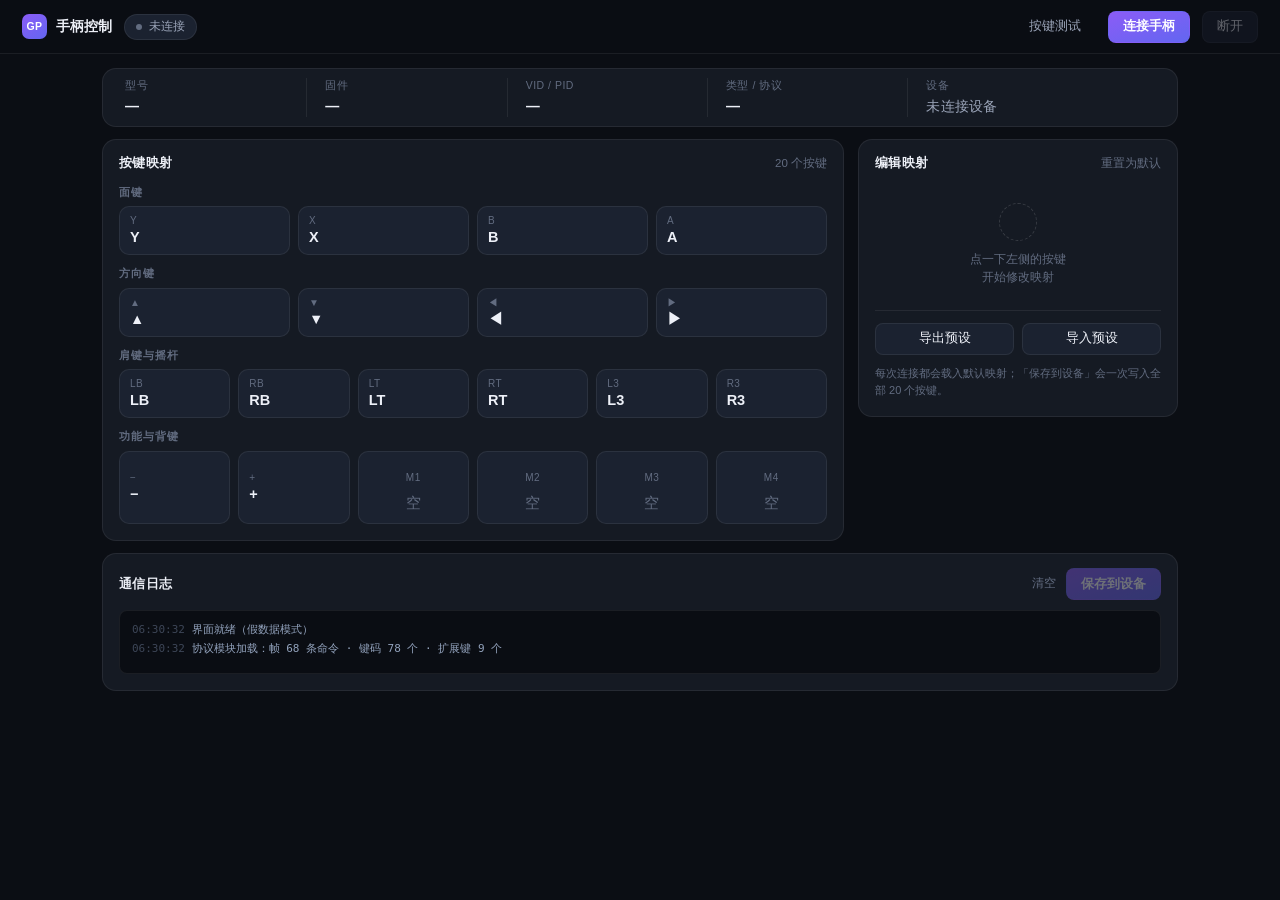
==== index.html @ 3abe5e3b "feat: 明品 S830 Pro 手柄按键重映射工具（网页版）" ====
<!DOCTYPE html>
<html lang="zh-CN">
<head>
<meta charset="utf-8">
<meta name="viewport" content="width=device-width, initial-scale=1">
<title>手柄控制 · 按键重映射</title>
<link rel="stylesheet" href="web/style.css?v=20261029f">
</head>
<body>

<header class="topbar">
  <div class="brand"><span class="mark">GP</span>手柄控制</div>
  <span class="pill"><span class="dot" id="connDot"></span><span id="connText">未连接</span></span>
  <span class="spacer"></span>
  <a class="btn ghost" href="web/tester.html">按键测试</a>
  <button class="btn primary" id="btnConnect">连接手柄</button>
  <button class="btn" id="btnDisconnect" disabled>断开</button>
</header>

<main class="wrap">

  <!-- 设备状态条 -->
  <section class="stats">
    <div class="stat"><span class="k">型号</span><span class="v" id="dvModel">—</span></div>
    <div class="stat"><span class="k">固件</span><span class="v" id="dvFw">—</span></div>
    <div class="stat"><span class="k">VID / PID</span><span class="v" id="dvVidPid">—</span></div>
    <div class="stat"><span class="k">类型 / 协议</span><span class="v" id="dvType">—</span></div>
    <div class="stat grow"><span class="k">设备</span><span class="v dim" id="devName">未连接</span></div>
  </section>

  <div class="grid">

    <!-- 按键映射 -->
    <section class="card">
      <header class="card-head">
        <h2>按键映射</h2>
        <span class="meta" id="mapCount"></span>
      </header>
      <div id="btnList"></div>
    </section>

    <!-- 编辑 -->
    <aside class="card edit" id="editCard">
      <header class="card-head">
        <h2>编辑映射</h2>
        <span class="meta"><button class="linkbtn" id="btnResetAll">重置为默认</button></span>
      </header>

      <div id="editEmpty" class="empty">
        <div class="ring"></div>
        <div>点一下左侧的按键<br>开始修改映射</div>
      </div>

      <div id="editBody" style="display:none">
        <div class="sel-head">
          <span class="sel-from" id="edBtn"></span>
          <span class="arrow">→</span>
          <span class="sel-to" id="edTarget">—</span>
        </div>

        <div class="field">
          <div class="lb"><span>映射到</span></div>
          <select id="edKey"></select>
        </div>

        <div class="field">
          <div class="lb"><span>连击</span><b id="tbModeName">关闭</b></div>
          <div class="seg" id="turboSeg">
            <button data-mode="0">关闭</button>
            <button data-mode="1">连击</button>
            <button data-mode="2">自动连击</button>
          </div>
        </div>

        <div class="field" id="turboFreqField" style="display:none">
          <div class="lb"><span>连击频率</span><b id="tbCycleVal">5</b></div>
          <input type="range" id="turboFreq" min="1" max="7" step="1" value="5">
        </div>

        <div id="modField" style="display:none"></div>

        <div class="row mt">
          <button class="btn primary grow" id="btnApply">应用到草稿</button>
          <button class="btn" id="btnReset">还原</button>
        </div>
      </div>

      <div class="divider"></div>

      <div class="preset-row">
        <button class="btn" id="btnExport">导出预设</button>
        <button class="btn" id="btnImport">导入预设</button>
      </div>
      <input type="file" id="fileInput" accept="application/json" style="display:none">
      <p class="hint">每次连接都会载入默认映射；「保存到设备」会一次写入全部 20 个按键。</p>
    </aside>
  </div>

  <!-- 日志 -->
  <section class="card logs">
    <header class="card-head">
      <h2>通信日志</h2>
      <span class="meta">
        <button class="linkbtn" id="btnClearLog">清空</button>
        <button class="btn primary" id="btnSave" disabled>保存到设备</button>
      </span>
    </header>
    <div class="log" id="log"></div>
  </section>
</main>

<script src="proto/frame.js?v=20261029f"></script>
<script src="proto/keymap.js?v=20261029f"></script>
<script src="proto/commands.js?v=20261029f"></script>
<script src="proto/mapping.js?v=20261029f"></script>
<script src="proto/turbo.js?v=20261029f"></script>
<script src="web/ble.js?v=20261029f"></script>
<script src="web/app.js?v=20261029f"></script>
</body>
</html>
---- web/style.css ----
/* ============================================================
   手柄控制 · v2 视觉
   深色中性基底 + 靛紫强调；信息层：状态条 → 主区 → 日志
   ============================================================ */

:root {
  --bg: #0b0e14;
  --surface: #151a23;
  --surface-2: #1b2230;
  --surface-3: #232b3c;
  --line: rgba(255, 255, 255, .07);
  --line-hi: rgba(255, 255, 255, .14);

  --text: #edf0f7;
  --dim: #9aa4b8;
  --mute: #626c80;

  --accent: #6366f1;
  --accent-hi: #8b5cf6;
  --accent-soft: rgba(99, 102, 241, .15);
  --ok: #34d399;
  --warn: #fbbf24;
  --bad: #fb7185;

  --r-lg: 14px;
  --r-md: 10px;
  --r-sm: 8px;
}

* { box-sizing: border-box; }

html, body {
  margin: 0; padding: 0;
  background: var(--bg);
  color: var(--text);
  font-family: "PingFang SC", "Microsoft YaHei", -apple-system, "Segoe UI", sans-serif;
  font-size: 13px;
  line-height: 1.5;
  -webkit-font-smoothing: antialiased;
}
button { font: inherit; color: inherit; cursor: pointer; }
a { color: inherit; text-decoration: none; }

/* ---------------- 顶栏 ---------------- */
.topbar {
  position: sticky; top: 0; z-index: 20;
  display: flex; align-items: center; gap: 12px;
  height: 54px; padding: 0 22px;
  background: rgba(11, 14, 20, .92);
  backdrop-filter: blur(14px);
  border-bottom: 1px solid var(--line);
}
.brand { display: flex; align-items: center; gap: 9px; font-size: 14px; font-weight: 600; }
.brand .mark {
  width: 25px; height: 25px; border-radius: 7px;
  display: grid; place-items: center;
  background: linear-gradient(145deg, var(--accent-hi), var(--accent));
  font-size: 10.5px; font-weight: 700; color: #fff; letter-spacing: .3px;
}
.spacer { flex: 1; }

.pill {
  display: inline-flex; align-items: center; gap: 7px;
  height: 26px; padding: 0 11px; border-radius: 999px;
  background: var(--surface-2); border: 1px solid var(--line);
  font-size: 11.5px; color: var(--dim);
}
.dot { width: 6px; height: 6px; border-radius: 50%; background: var(--mute); }
.dot.on { background: var(--ok); box-shadow: 0 0 9px rgba(52, 211, 153, .8); }
.dot.busy { background: var(--warn); animation: pulse 1s infinite; }
@keyframes pulse { 0%,100% { opacity: 1 } 50% { opacity: .28 } }

/* ---------------- 按钮 ---------------- */
.btn {
  height: 32px; padding: 0 14px;
  display: inline-flex; align-items: center; justify-content: center;
  border-radius: var(--r-sm);
  border: 1px solid var(--line);
  background: var(--surface-2);
  color: var(--text); font-size: 12.5px;
  transition: background .15s, border-color .15s, filter .15s;
  white-space: nowrap;
}
.btn:hover:not(:disabled) { background: var(--surface-3); border-color: var(--line-hi); }
.btn:disabled { opacity: .38; cursor: not-allowed; }
.btn.primary {
  background: linear-gradient(160deg, var(--accent-hi), var(--accent));
  border-color: transparent; color: #fff; font-weight: 600;
}
.btn.primary:hover:not(:disabled) { filter: brightness(1.1); }
.btn.ghost { background: transparent; border-color: transparent; color: var(--dim); }
.btn.ghost:hover:not(:disabled) { background: var(--surface-2); border-color: var(--line); color: var(--text); }

.linkbtn { background: none; border: none; padding: 0; color: var(--mute); font-size: 11.5px; }
.linkbtn:hover { color: var(--text); }

/* ---------------- 布局 ---------------- */
.wrap {
  max-width: 1120px;
  margin: 0 auto;
  padding: 14px 22px 20px;
  display: flex; flex-direction: column; gap: 12px;
}
.grid {
  display: grid;
  grid-template-columns: minmax(0, 1fr) 320px;
  gap: 14px;
  align-items: start;
}
@media (max-width: 960px) { .grid { grid-template-columns: 1fr; } }

/* ---------------- 设备状态条 ---------------- */
.stats {
  display: flex; align-items: stretch; gap: 0;
  background: var(--surface);
  border: 1px solid var(--line);
  border-radius: var(--r-lg);
  padding: 9px 4px;
}
.stat {
  flex: 1;
  display: flex; flex-direction: column; gap: 2px;
  padding: 0 18px;
  border-right: 1px solid var(--line);
  min-width: 0;
}
.stat:last-child { border-right: none; }
.stat.grow { flex: 1.4; }
.stat .k { font-size: 10.5px; color: var(--mute); letter-spacing: .5px; }
.stat .v {
  font-size: 14px; font-weight: 650; letter-spacing: .2px;
  white-space: nowrap; overflow: hidden; text-overflow: ellipsis;
}
.stat .v.dim { font-weight: 500; color: var(--dim); }

/* ---------------- 卡片 ---------------- */
.card {
  background: var(--surface);
  border: 1px solid var(--line);
  border-radius: var(--r-lg);
  padding: 14px 16px 16px;
}
.card-head {
  display: flex; align-items: center; justify-content: space-between;
  gap: 12px; margin-bottom: 12px;
}
.card-head h2 {
  margin: 0; font-size: 12.5px; font-weight: 600;
  letter-spacing: .4px; color: var(--text);
}
.meta { font-size: 11.5px; color: var(--mute); display: inline-flex; align-items: center; gap: 10px; }

.divider { height: 1px; background: var(--line); margin: 14px 0 12px; }

/* ---------------- 按键区 ---------------- */
#btnList { display: flex; flex-direction: column; gap: 11px; }

.group-title {
  font-size: 10.5px; font-weight: 600; letter-spacing: .9px;
  color: var(--mute); margin-bottom: 6px;
}
.group .chips {
  display: flex;
  flex-wrap: wrap;
  gap: 8px;
}

.chip {
  flex: 1 1 88px;
  text-align: left;
  padding: 6px 10px 7px;
  border-radius: var(--r-md);
  background: var(--surface-2);
  border: 1px solid var(--line);
  transition: border-color .14s, background .14s, transform .06s;
}
.chip:hover { border-color: var(--line-hi); background: var(--surface-3); }
.chip:active { transform: translateY(1px); }
.chip .cn {
  display: block; font-size: 10px; color: var(--mute);
  letter-spacing: .5px; line-height: 1.5;
}
.chip .ck {
  display: block; font-size: 14.5px; font-weight: 700; line-height: 1.3;
  color: var(--text);
  overflow: hidden; text-overflow: ellipsis; white-space: nowrap;
}
.chip.sel {
  border-color: var(--accent);
  background: var(--accent-soft);
  box-shadow: 0 0 0 3px rgba(99, 102, 241, .12);
}
.chip.diff { border-color: rgba(99, 102, 241, .55); background: var(--accent-soft); }
.chip.diff .ck { color: var(--accent-hi); }
.chip.diff .ck::before { content: "↦"; font-size: 10px; opacity: .65; margin-right: 3px; }

/* ---------------- 编辑面板 ---------------- */
.empty {
  display: flex; flex-direction: column; align-items: center; gap: 9px;
  padding: 18px 8px 10px; color: var(--mute); font-size: 12px; text-align: center;
}
.empty .ring {
  width: 38px; height: 38px; border-radius: 50%;
  border: 1.5px dashed var(--line-hi);
}

.sel-head {
  display: flex; align-items: center; gap: 10px;
  padding: 10px 12px; margin-bottom: 12px;
  background: var(--surface-2);
  border: 1px solid var(--line);
  border-radius: var(--r-md);
}
.sel-from { font-size: 12.5px; color: var(--dim); }
.arrow { color: var(--line-hi); }
.sel-to { margin-left: auto; font-size: 15px; font-weight: 700; color: var(--accent-hi); }

.field { margin-bottom: 12px; }
.field:last-child { margin-bottom: 0; }
.field .lb {
  display: flex; justify-content: space-between; align-items: center;
  font-size: 11.5px; color: var(--mute); margin-bottom: 6px;
}

select {
  width: 100%; height: 34px; padding: 0 10px;
  font: inherit; color: var(--text);
  background: var(--surface-2);
  border: 1px solid var(--line);
  border-radius: var(--r-sm);
}
select:focus { outline: none; border-color: var(--accent); }

.row { display: flex; align-items: center; gap: 8px; }
.row .grow { flex: 1; }
.mt { margin-top: 12px; }

.preset-row { display: grid; grid-template-columns: 1fr 1fr; gap: 8px; }

.hint { font-size: 11px; color: var(--mute); line-height: 1.6; margin: 10px 0 0; }

/* ---------------- 日志 ---------------- */
.logs .card-head { margin-bottom: 10px; }
.log {
  height: 64px; overflow-y: auto;
  padding: 9px 12px;
  background: #0a0d13;
  border: 1px solid var(--line);
  border-radius: var(--r-sm);
  font-family: "Cascadia Mono", Consolas, monospace;
  font-size: 11px; line-height: 1.75;
  color: #93a3bd;
}
.log .t { color: #3d4657; }
.log .tx { color: var(--accent-hi); }
.log .rx { color: var(--ok); }
.log .er { color: var(--bad); }
.log::-webkit-scrollbar { width: 7px; }
.log::-webkit-scrollbar-thumb { background: var(--surface-3); border-radius: 4px; }

.chip.empty .ck { color: var(--mute); font-weight: 500; }

/* 连击分段控件 */
.seg {
  display: grid;
  grid-template-columns: repeat(3, 1fr);
  gap: 4px;
  padding: 3px;
  background: var(--surface-2);
  border: 1px solid var(--line);
  border-radius: var(--r-sm);
}
.seg button {
  height: 26px;
  border: none;
  background: transparent;
  border-radius: 6px;
  font-size: 11.5px;
  color: var(--dim);
  transition: background .14s, color .14s;
}
.seg button:hover { color: var(--text); }
.seg button.on {
  background: var(--accent-soft);
  color: var(--accent-hi);
  font-weight: 600;
}
.chip .ct {
  display: inline-block;
  margin-left: 4px;
  font-size: 9px;
  padding: 0 4px;
  border-radius: 4px;
  background: rgba(99, 102, 241, .25);
  color: var(--accent-hi);
  vertical-align: 1px;
}
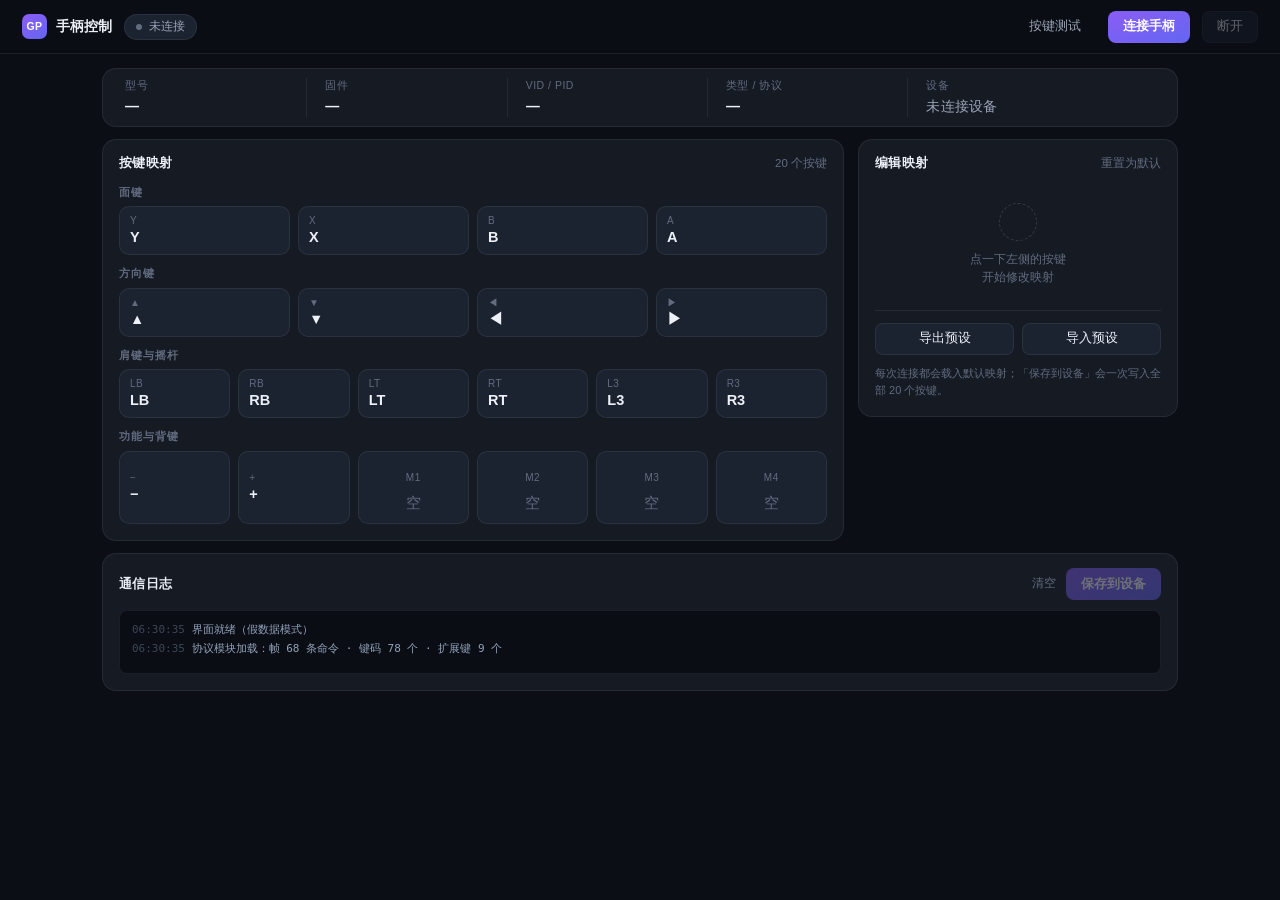
==== commit c2a14e03: "deploy: 202610291449" ====
--- a/index.html
+++ b/index.html
@@ -4,7 +4,7 @@
 <meta charset="utf-8">
 <meta name="viewport" content="width=device-width, initial-scale=1">
 <title>手柄控制 · 按键重映射</title>
-<link rel="stylesheet" href="web/style.css?v=20261029f">
+<link rel="stylesheet" href="web/style.css?v=202610291449">
 </head>
 <body>
 
@@ -109,12 +109,12 @@
   </section>
 </main>
 
-<script src="proto/frame.js?v=20261029f"></script>
-<script src="proto/keymap.js?v=20261029f"></script>
-<script src="proto/commands.js?v=20261029f"></script>
-<script src="proto/mapping.js?v=20261029f"></script>
-<script src="proto/turbo.js?v=20261029f"></script>
-<script src="web/ble.js?v=20261029f"></script>
-<script src="web/app.js?v=20261029f"></script>
+<script src="proto/frame.js?v=202610291449"></script>
+<script src="proto/keymap.js?v=202610291449"></script>
+<script src="proto/commands.js?v=202610291449"></script>
+<script src="proto/mapping.js?v=202610291449"></script>
+<script src="proto/turbo.js?v=202610291449"></script>
+<script src="web/ble.js?v=202610291449"></script>
+<script src="web/app.js?v=202610291449"></script>
 </body>
 </html>
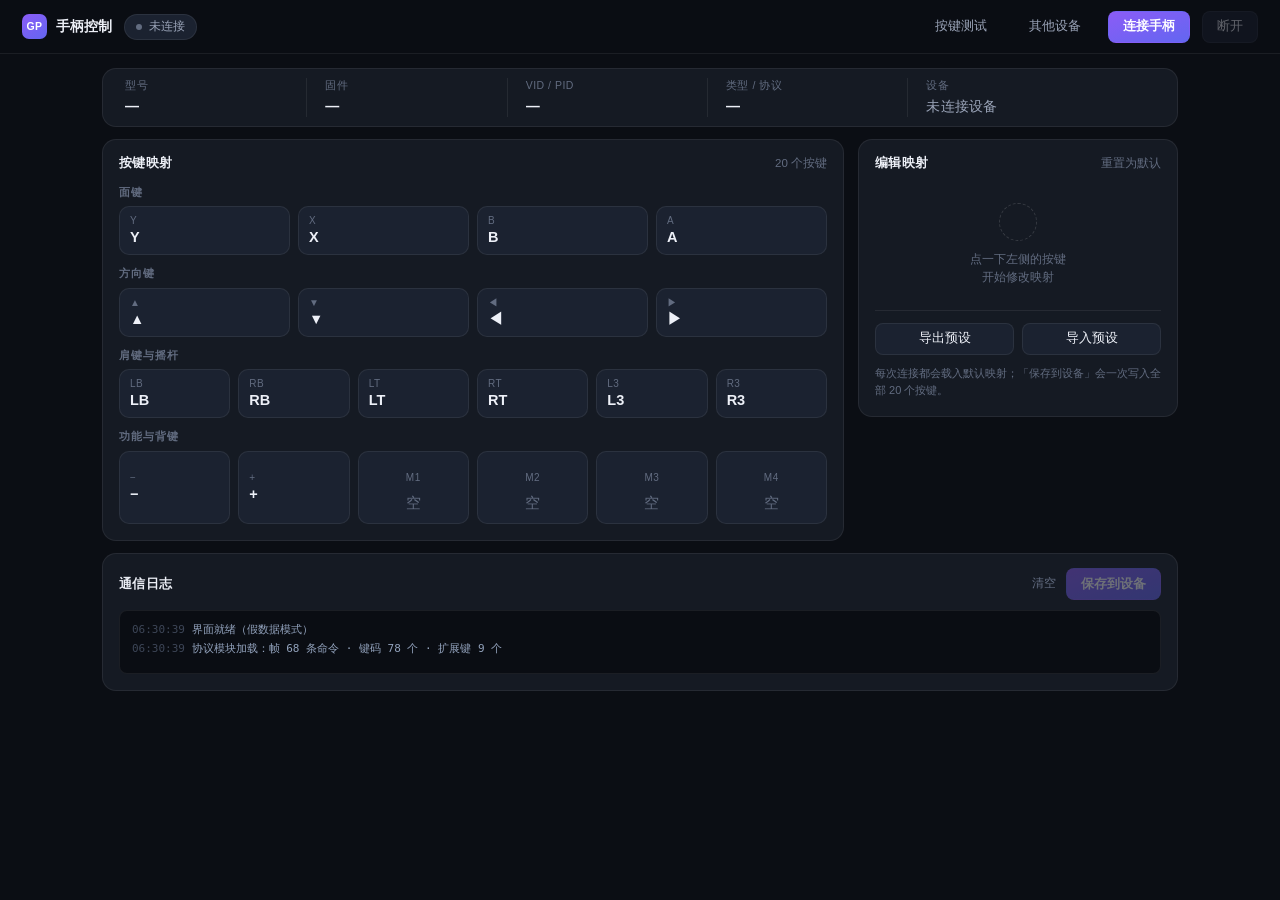
==== commit 0911512a: "deploy: 202610291454" ====
--- a/index.html
+++ b/index.html
@@ -4,7 +4,7 @@
 <meta charset="utf-8">
 <meta name="viewport" content="width=device-width, initial-scale=1">
 <title>手柄控制 · 按键重映射</title>
-<link rel="stylesheet" href="web/style.css?v=202610291449">
+<link rel="stylesheet" href="web/style.css?v=202610291454">
 </head>
 <body>
 
@@ -13,6 +13,7 @@
   <span class="pill"><span class="dot" id="connDot"></span><span id="connText">未连接</span></span>
   <span class="spacer"></span>
   <a class="btn ghost" href="web/tester.html">按键测试</a>
+  <button class="btn ghost" id="btnConnectWide" title="列出附近所有蓝牙设备，用于其他型号">其他设备</button>
   <button class="btn primary" id="btnConnect">连接手柄</button>
   <button class="btn" id="btnDisconnect" disabled>断开</button>
 </header>
@@ -41,6 +42,8 @@
 
     <!-- 编辑 -->
     <aside class="card edit" id="editCard">
+      <div id="compatBar" class="warnbar" style="display:none"></div>
+
       <header class="card-head">
         <h2>编辑映射</h2>
         <span class="meta"><button class="linkbtn" id="btnResetAll">重置为默认</button></span>
@@ -109,12 +112,12 @@
   </section>
 </main>
 
-<script src="proto/frame.js?v=202610291449"></script>
-<script src="proto/keymap.js?v=202610291449"></script>
-<script src="proto/commands.js?v=202610291449"></script>
-<script src="proto/mapping.js?v=202610291449"></script>
-<script src="proto/turbo.js?v=202610291449"></script>
-<script src="web/ble.js?v=202610291449"></script>
-<script src="web/app.js?v=202610291449"></script>
+<script src="proto/frame.js?v=202610291454"></script>
+<script src="proto/keymap.js?v=202610291454"></script>
+<script src="proto/commands.js?v=202610291454"></script>
+<script src="proto/mapping.js?v=202610291454"></script>
+<script src="proto/turbo.js?v=202610291454"></script>
+<script src="web/ble.js?v=202610291454"></script>
+<script src="web/app.js?v=202610291454"></script>
 </body>
 </html>
--- a/web/style.css
+++ b/web/style.css
@@ -295,3 +295,14 @@
   color: var(--accent-hi);
   vertical-align: 1px;
 }
+
+.warnbar {
+  padding: 9px 12px;
+  margin-bottom: 12px;
+  border-radius: var(--r-sm);
+  background: rgba(251, 191, 36, .12);
+  border: 1px solid rgba(251, 191, 36, .35);
+  color: #f0b429;
+  font-size: 11.5px;
+  line-height: 1.6;
+}
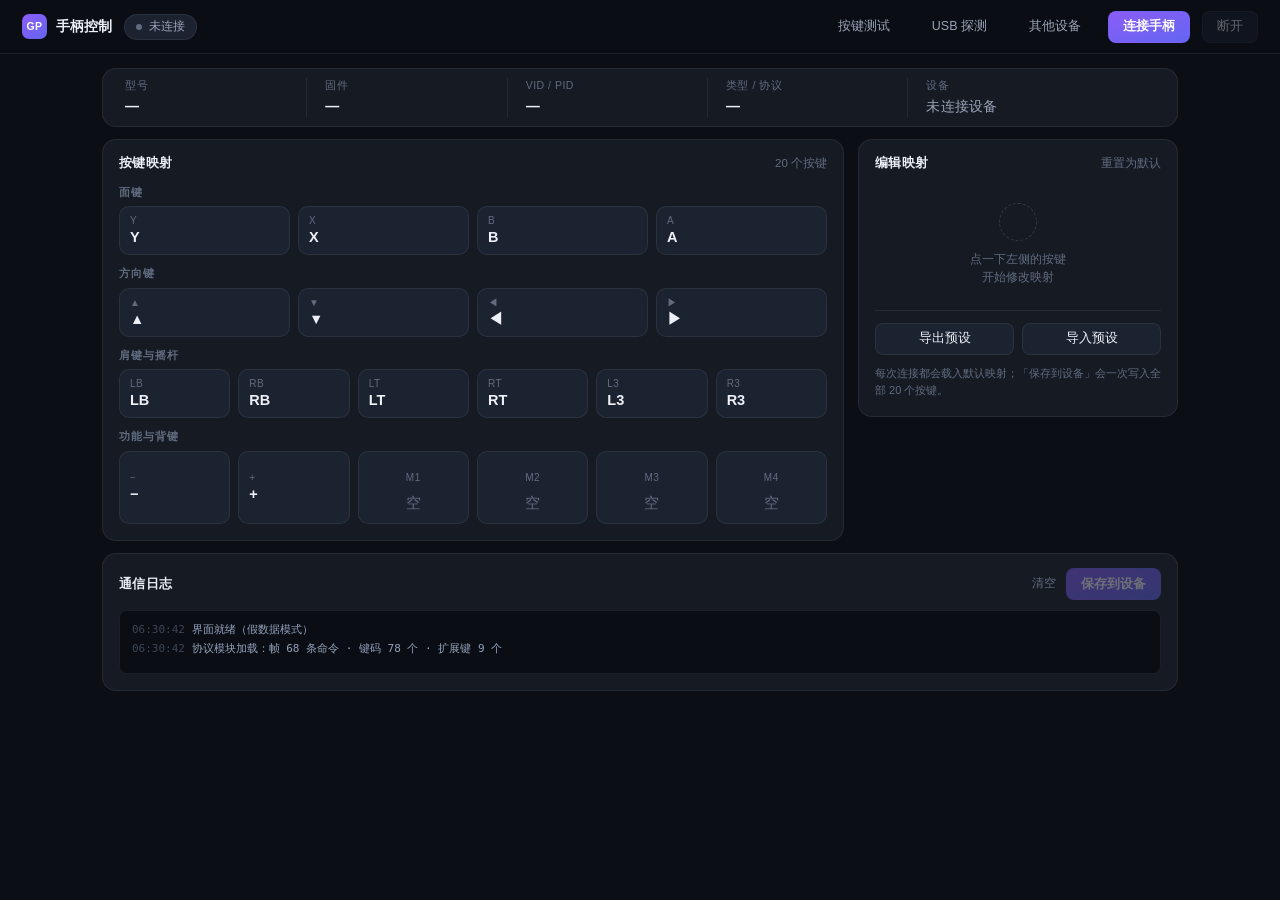
==== commit 1ea665be: "deploy: 202610291642" ====
--- a/index.html
+++ b/index.html
@@ -4,7 +4,7 @@
 <meta charset="utf-8">
 <meta name="viewport" content="width=device-width, initial-scale=1">
 <title>手柄控制 · 按键重映射</title>
-<link rel="stylesheet" href="web/style.css?v=202610291454">
+<link rel="stylesheet" href="web/style.css?v=202610291642">
 </head>
 <body>
 
@@ -13,6 +13,7 @@
   <span class="pill"><span class="dot" id="connDot"></span><span id="connText">未连接</span></span>
   <span class="spacer"></span>
   <a class="btn ghost" href="web/tester.html">按键测试</a>
+  <a class="btn ghost" href="web/usb-probe.html">USB 探测</a>
   <button class="btn ghost" id="btnConnectWide" title="列出附近所有蓝牙设备，用于其他型号">其他设备</button>
   <button class="btn primary" id="btnConnect">连接手柄</button>
   <button class="btn" id="btnDisconnect" disabled>断开</button>
@@ -112,12 +113,12 @@
   </section>
 </main>
 
-<script src="proto/frame.js?v=202610291454"></script>
-<script src="proto/keymap.js?v=202610291454"></script>
-<script src="proto/commands.js?v=202610291454"></script>
-<script src="proto/mapping.js?v=202610291454"></script>
-<script src="proto/turbo.js?v=202610291454"></script>
-<script src="web/ble.js?v=202610291454"></script>
-<script src="web/app.js?v=202610291454"></script>
+<script src="proto/frame.js?v=202610291642"></script>
+<script src="proto/keymap.js?v=202610291642"></script>
+<script src="proto/commands.js?v=202610291642"></script>
+<script src="proto/mapping.js?v=202610291642"></script>
+<script src="proto/turbo.js?v=202610291642"></script>
+<script src="web/ble.js?v=202610291642"></script>
+<script src="web/app.js?v=202610291642"></script>
 </body>
 </html>
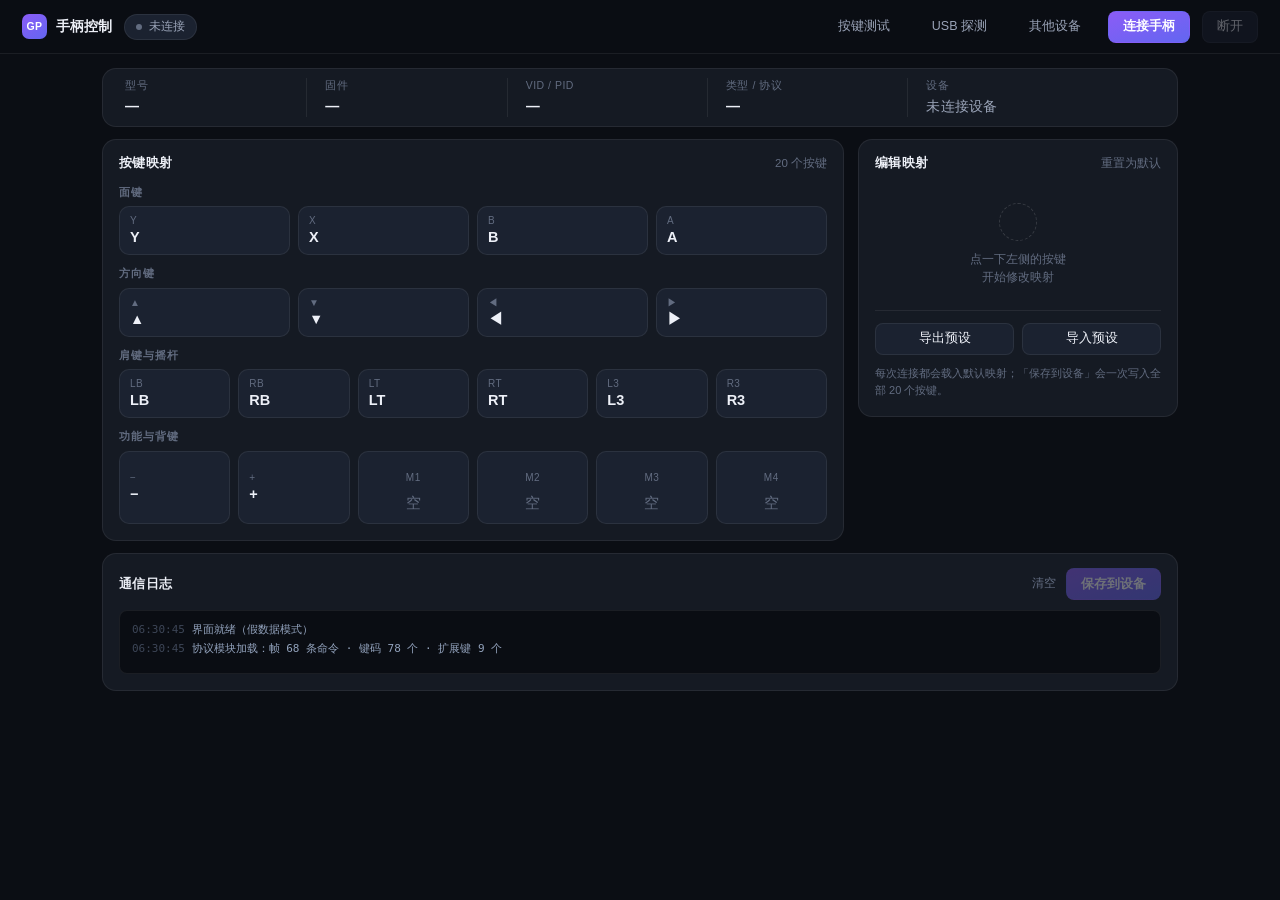
==== commit 8961af6b: "deploy: 202610291657" ====
--- a/index.html
+++ b/index.html
@@ -4,7 +4,7 @@
 <meta charset="utf-8">
 <meta name="viewport" content="width=device-width, initial-scale=1">
 <title>手柄控制 · 按键重映射</title>
-<link rel="stylesheet" href="web/style.css?v=202610291642">
+<link rel="stylesheet" href="web/style.css?v=202610291657">
 </head>
 <body>
 
@@ -113,12 +113,12 @@
   </section>
 </main>
 
-<script src="proto/frame.js?v=202610291642"></script>
-<script src="proto/keymap.js?v=202610291642"></script>
-<script src="proto/commands.js?v=202610291642"></script>
-<script src="proto/mapping.js?v=202610291642"></script>
-<script src="proto/turbo.js?v=202610291642"></script>
-<script src="web/ble.js?v=202610291642"></script>
-<script src="web/app.js?v=202610291642"></script>
+<script src="proto/frame.js?v=202610291657"></script>
+<script src="proto/keymap.js?v=202610291657"></script>
+<script src="proto/commands.js?v=202610291657"></script>
+<script src="proto/mapping.js?v=202610291657"></script>
+<script src="proto/turbo.js?v=202610291657"></script>
+<script src="web/ble.js?v=202610291657"></script>
+<script src="web/app.js?v=202610291657"></script>
 </body>
 </html>
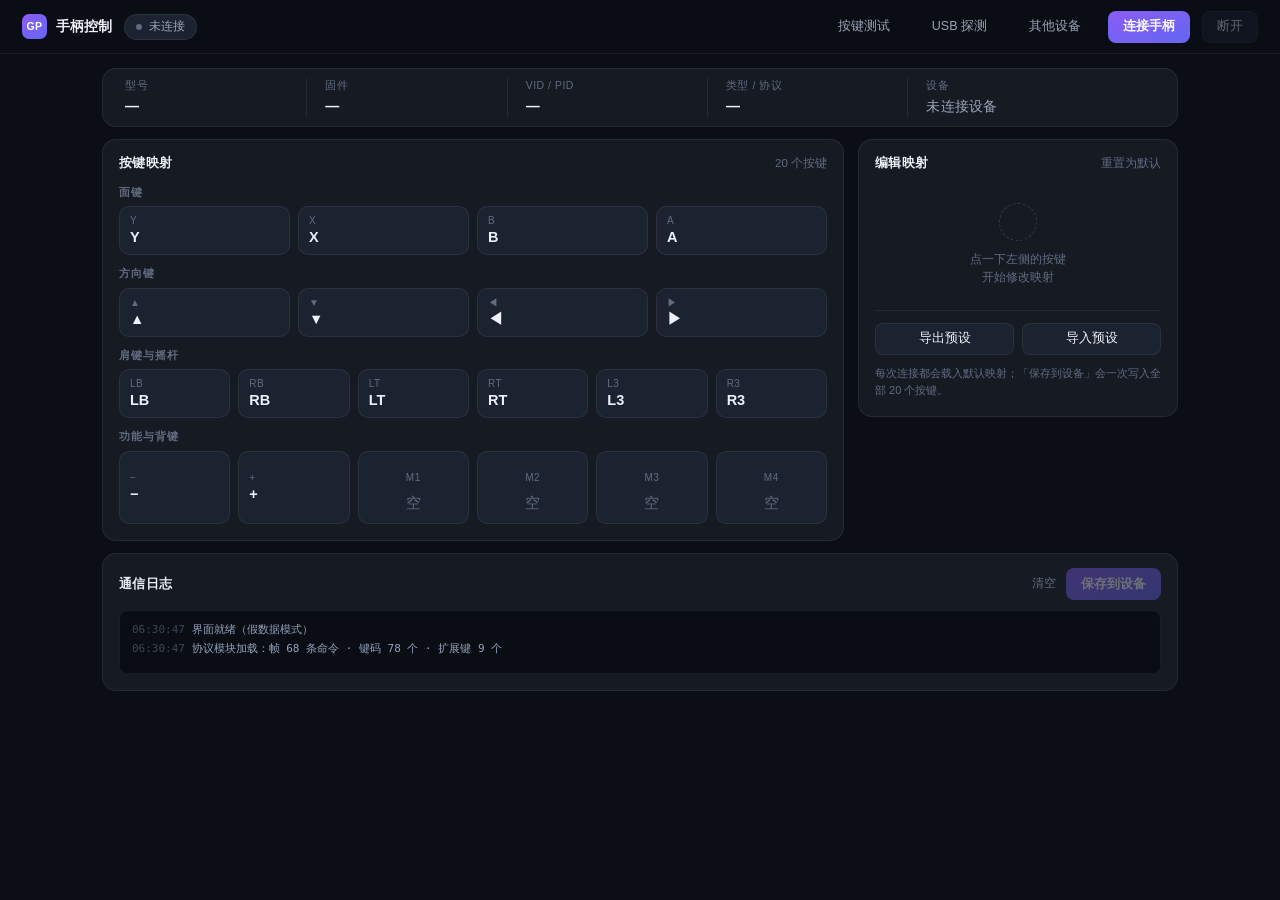
==== commit 9dd4820d: "deploy: 202610291658" ====
--- a/index.html
+++ b/index.html
@@ -4,7 +4,7 @@
 <meta charset="utf-8">
 <meta name="viewport" content="width=device-width, initial-scale=1">
 <title>手柄控制 · 按键重映射</title>
-<link rel="stylesheet" href="web/style.css?v=202610291657">
+<link rel="stylesheet" href="web/style.css?v=202610291658">
 </head>
 <body>
 
@@ -113,12 +113,12 @@
   </section>
 </main>
 
-<script src="proto/frame.js?v=202610291657"></script>
-<script src="proto/keymap.js?v=202610291657"></script>
-<script src="proto/commands.js?v=202610291657"></script>
-<script src="proto/mapping.js?v=202610291657"></script>
-<script src="proto/turbo.js?v=202610291657"></script>
-<script src="web/ble.js?v=202610291657"></script>
-<script src="web/app.js?v=202610291657"></script>
+<script src="proto/frame.js?v=202610291658"></script>
+<script src="proto/keymap.js?v=202610291658"></script>
+<script src="proto/commands.js?v=202610291658"></script>
+<script src="proto/mapping.js?v=202610291658"></script>
+<script src="proto/turbo.js?v=202610291658"></script>
+<script src="web/ble.js?v=202610291658"></script>
+<script src="web/app.js?v=202610291658"></script>
 </body>
 </html>
